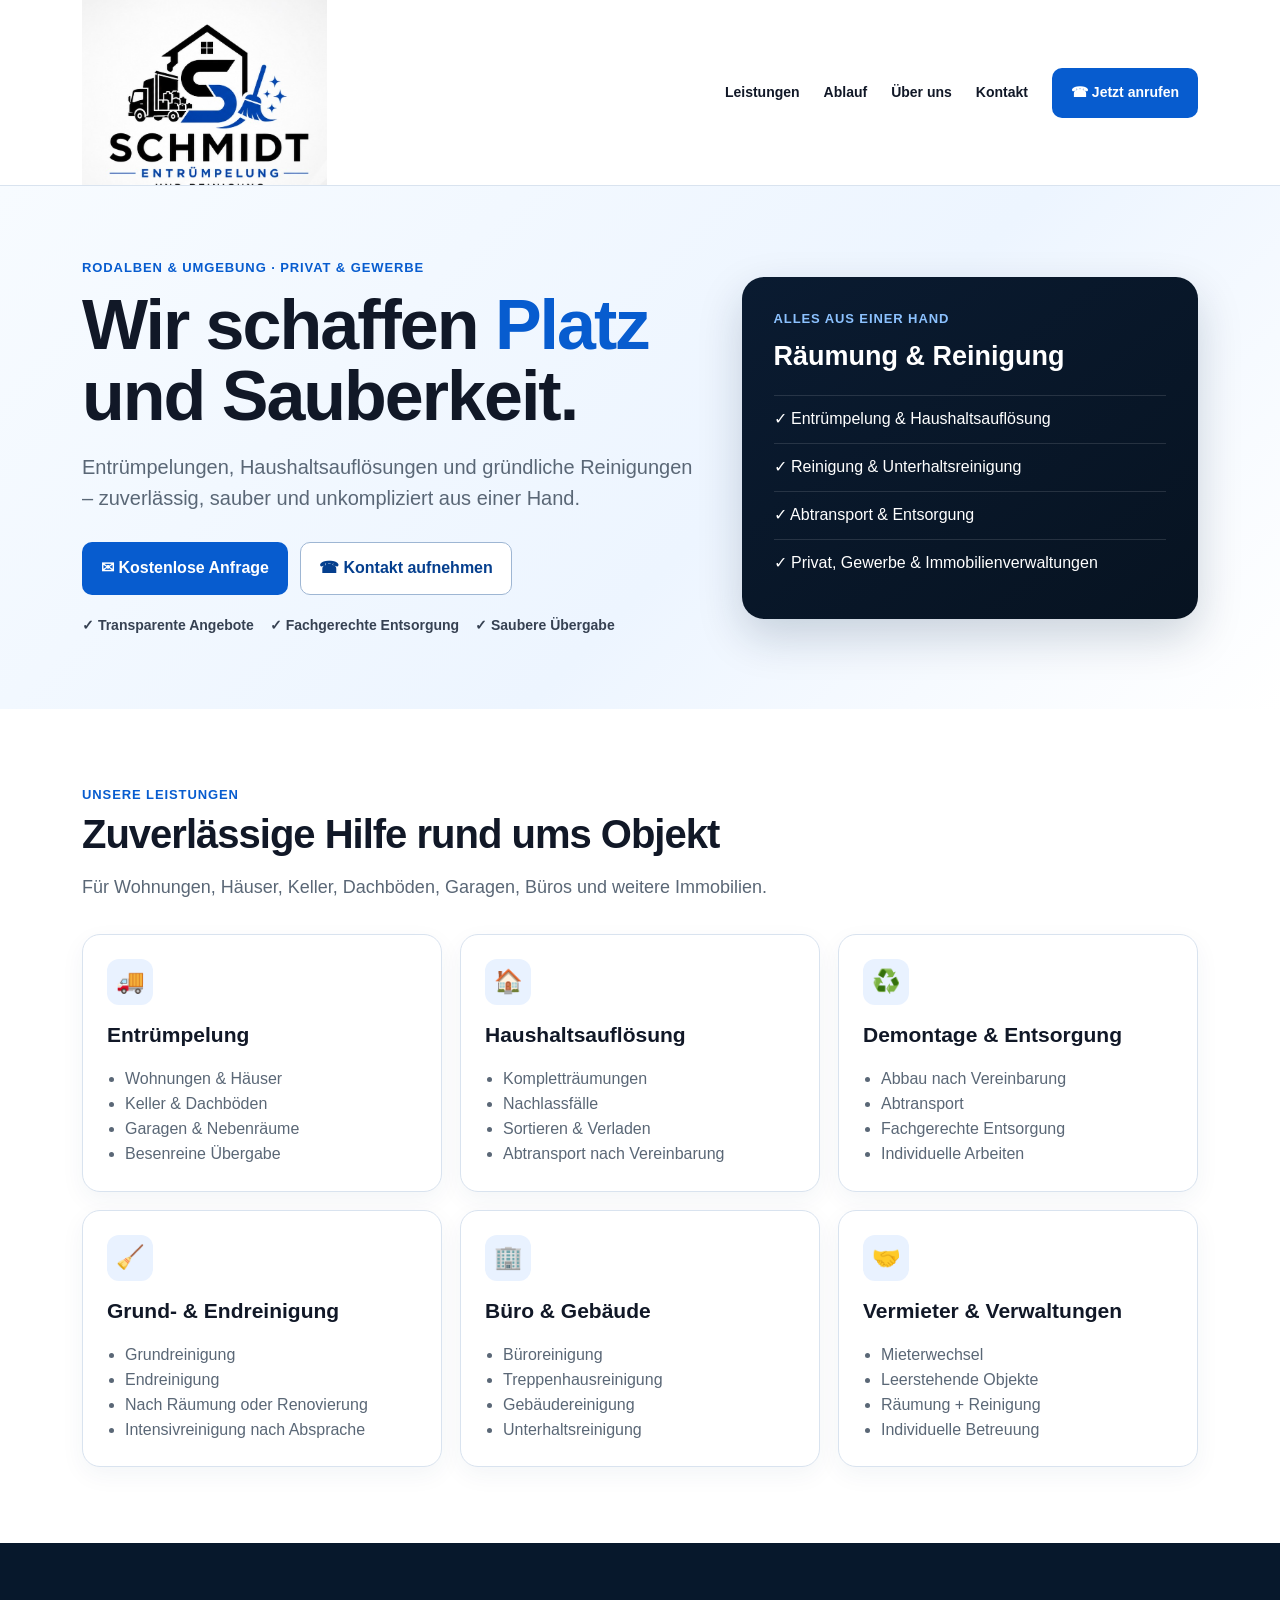
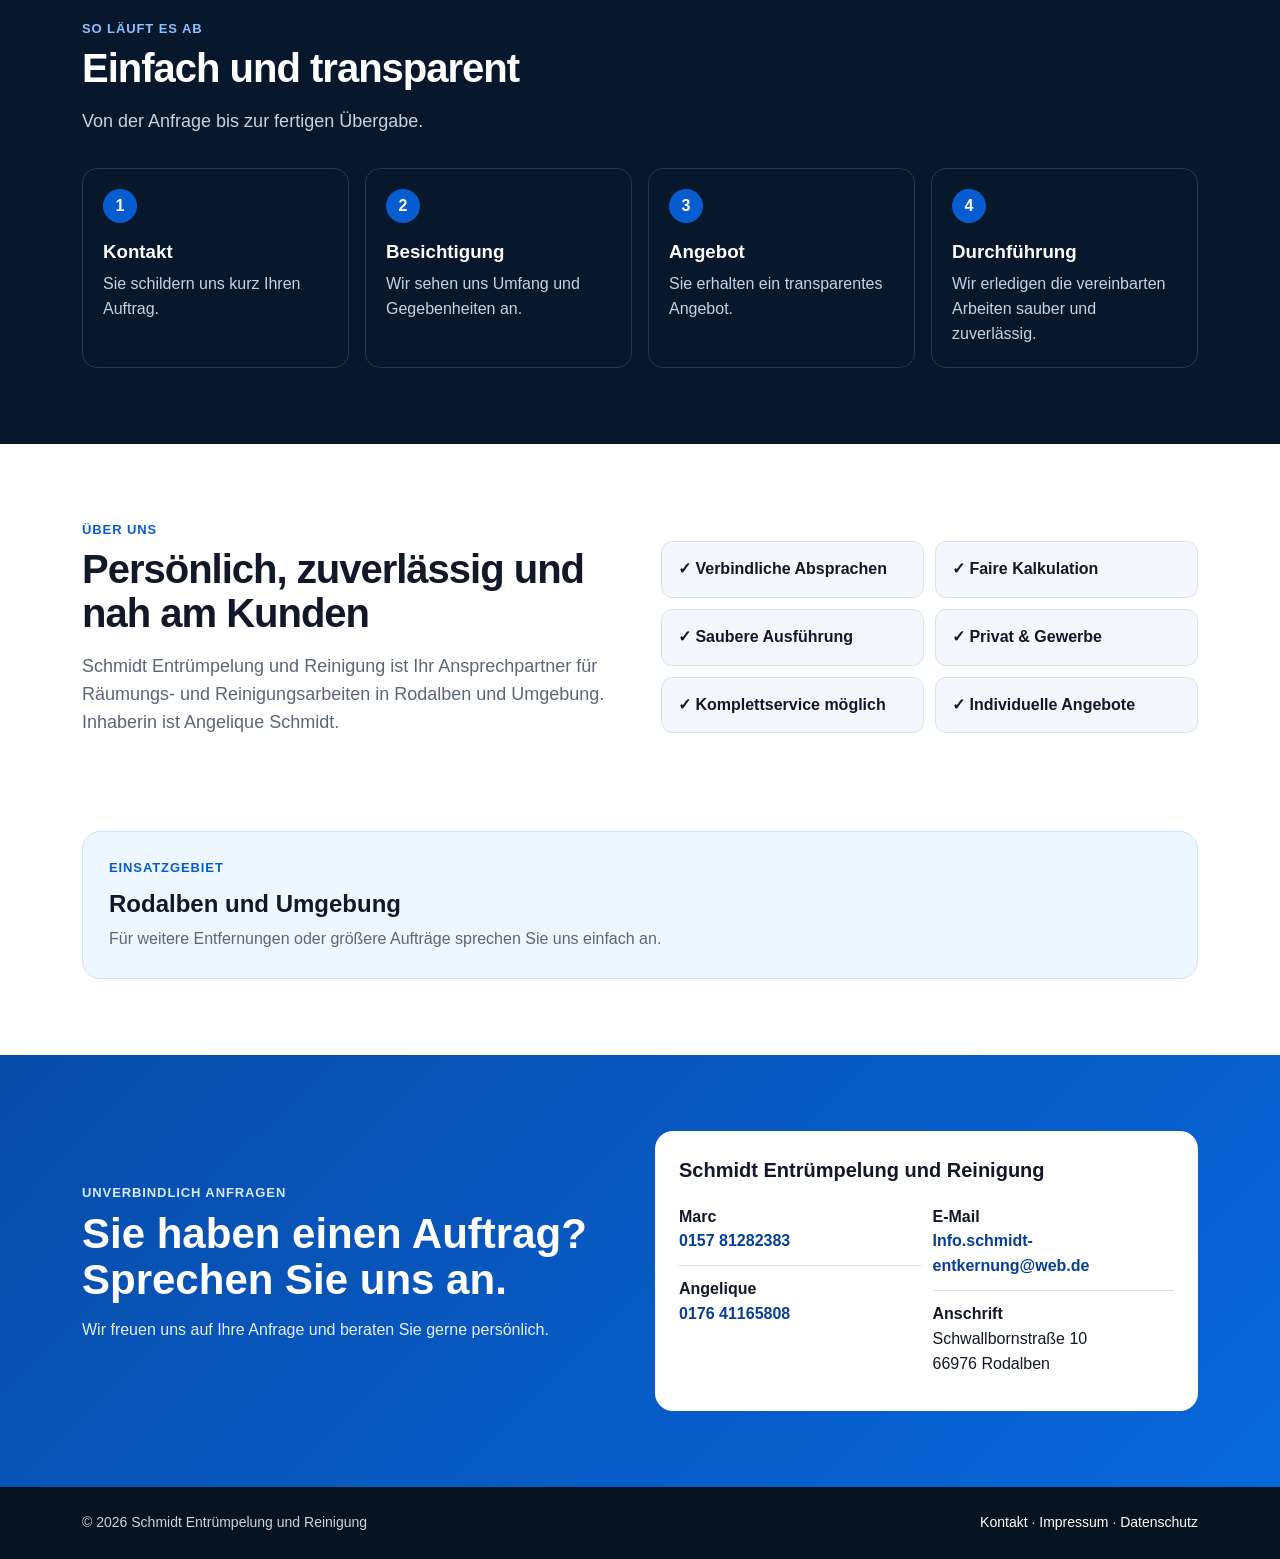
==== index.html @ fd555a32 "Rename index-6.html to index.html" ====
<!doctype html>
<html lang="de">
<head>
<meta charset="utf-8">
<meta name="viewport" content="width=device-width,initial-scale=1">
<title>Schmidt Entrümpelung & Reinigung | Rodalben</title>
<meta name="description" content="Schmidt Entrümpelung und Reinigung in Rodalben: Entrümpelung, Haushaltsauflösung, Räumung, Entsorgung, Grundreinigung, Büroreinigung und Treppenhausreinigung.">
<style>
:root{--blue:#075ccf;--blue2:#0049aa;--navy:#07182c;--ink:#111827;--muted:#5a6776;--soft:#f4f8fd;--line:#d9e3ef;--white:#fff}
*{box-sizing:border-box}
html{scroll-behavior:smooth}
body{margin:0;font-family:Arial,Helvetica,sans-serif;color:var(--ink);background:#fff;line-height:1.55}
a{color:inherit}
.container{max-width:1160px;margin:auto;padding:0 22px}
header{position:sticky;top:0;z-index:20;background:rgba(255,255,255,.97);border-bottom:1px solid var(--line);backdrop-filter:blur(8px)}
.nav{min-height:82px;display:flex;align-items:center;justify-content:space-between;gap:22px}
.brand img{display:block;width:245px;max-width:46vw;height:auto}
nav{display:flex;align-items:center;gap:24px}
nav a{text-decoration:none;font-size:14px;font-weight:700}
.btn{display:inline-flex;align-items:center;justify-content:center;gap:8px;text-decoration:none;font-weight:800;padding:13px 18px;border-radius:10px;border:1px solid transparent}
.btn-blue{background:var(--blue);color:#fff}
.btn-blue:hover{background:var(--blue2)}
.btn-outline{border-color:#9eb6d3;background:#fff;color:#053f8e}
.hero{padding:72px 0;background:linear-gradient(135deg,#f7fbff,#edf5ff 58%,#fff)}
.hero-grid{display:grid;grid-template-columns:1.15fr .85fr;gap:42px;align-items:center}
.kicker{color:var(--blue);font-size:13px;font-weight:900;text-transform:uppercase;letter-spacing:.9px}
h1{font-size:clamp(43px,6vw,70px);line-height:1.02;letter-spacing:-2px;margin:11px 0 20px}
h1 span{color:var(--blue)}
.lead{font-size:20px;color:var(--muted);max-width:690px}
.actions{display:flex;gap:12px;flex-wrap:wrap;margin:28px 0 20px}
.trust{display:flex;gap:16px;flex-wrap:wrap;color:#364152;font-size:14px;font-weight:700}
.sidecard{background:linear-gradient(145deg,#0a1b31,#071321);color:#fff;padding:32px;border-radius:22px;box-shadow:0 18px 45px rgba(8,31,63,.18)}
.sidecard h2{font-size:27px;margin:7px 0 12px}
.sidecard ul{list-style:none;margin:18px 0 0;padding:0}
.sidecard li{padding:11px 0;border-top:1px solid rgba(255,255,255,.12)}
section{padding:76px 0}
.section-head{max-width:780px;margin-bottom:32px}
.section-head h2{font-size:40px;line-height:1.1;margin:7px 0 10px;letter-spacing:-1px}
.section-head p{font-size:18px;color:var(--muted)}
.cards{display:grid;grid-template-columns:repeat(3,1fr);gap:18px}
.card{background:#fff;border:1px solid var(--line);border-radius:18px;padding:24px;box-shadow:0 8px 24px rgba(18,51,92,.05)}
.icon{width:46px;height:46px;border-radius:12px;background:#e9f2ff;display:grid;place-items:center;font-size:23px}
.card h3{font-size:21px;margin:14px 0 8px}
.card ul{padding-left:18px;color:var(--muted);margin-bottom:0}
.dark{background:var(--navy);color:#fff}
.dark .section-head p{color:#c7d2e2}
.steps{display:grid;grid-template-columns:repeat(4,1fr);gap:16px}
.step{padding:20px;border:1px solid rgba(255,255,255,.14);border-radius:15px}
.num{display:grid;place-items:center;width:34px;height:34px;border-radius:50%;background:var(--blue);font-weight:900}
.step h3{margin:14px 0 6px}
.step p{margin:0;color:#c7d2e2}
.about{display:grid;grid-template-columns:1fr 1fr;gap:42px;align-items:center}
.checks{display:grid;grid-template-columns:1fr 1fr;gap:11px}
.check{padding:15px 16px;border-radius:11px;background:var(--soft);border:1px solid var(--line);font-weight:750}
.area{background:#eef6ff;border:1px solid #cfe1f7;border-radius:18px;padding:26px}
.contact{background:linear-gradient(135deg,#084ca9,#0767db);color:#fff}
.contact-grid{display:grid;grid-template-columns:1fr 1fr;gap:30px;align-items:center}
.contact h2{font-size:42px;line-height:1.08;margin:8px 0 12px}
.contact p{color:#e7f1ff}
.contactbox{background:#fff;color:var(--ink);border-radius:18px;padding:24px}
.contactbox strong{display:block;font-size:20px;margin-bottom:8px}
.row{padding:11px 0;border-bottom:1px solid var(--line)}
.row:last-child{border-bottom:0}
.row a{text-decoration:none;color:#073f91;font-weight:800}
.twocol{display:grid;grid-template-columns:1fr 1fr;gap:12px}
footer{background:#071321;color:#c8d3df;padding:25px 0;font-size:14px}
.foot{display:flex;justify-content:space-between;gap:18px;flex-wrap:wrap}
footer a{color:#fff;text-decoration:none}
.mobilebar{display:none}
@media(max-width:900px){
  nav a:not(.btn){display:none}
  .hero-grid,.about,.contact-grid{grid-template-columns:1fr}
  .cards{grid-template-columns:1fr 1fr}
  .steps{grid-template-columns:1fr 1fr}
}
@media(max-width:600px){
  .container{padding:0 16px}
  .brand img{width:190px;max-width:58vw}
  nav .btn{display:none}
  .hero{padding:52px 0}
  section{padding:58px 0}
  h1{font-size:44px}
  .lead{font-size:18px}
  .section-head h2,.contact h2{font-size:32px}
  .cards,.steps,.checks,.twocol{grid-template-columns:1fr}
  .mobilebar{display:flex;position:fixed;z-index:50;left:12px;right:12px;bottom:12px;background:var(--blue);color:#fff;text-decoration:none;font-weight:900;justify-content:center;padding:14px;border-radius:12px;box-shadow:0 10px 28px rgba(0,0,0,.25)}
  footer{padding-bottom:80px}
}
</style>
</head>
<body>

<header>
  <div class="container nav">
    <a class="brand" href="#start">
      <img src="[data-uri]" alt="Schmidt Entrümpelung und Reinigung Logo">
    </a>
    <nav>
      <a href="#leistungen">Leistungen</a>
      <a href="#ablauf">Ablauf</a>
      <a href="#ueber-uns">Über uns</a>
      <a href="#kontakt">Kontakt</a>
      <a class="btn btn-blue" href="tel:+4915781282383">☎ Jetzt anrufen</a>
    </nav>
  </div>
</header>

<main id="start">
  <section class="hero">
    <div class="container hero-grid">
      <div>
        <div class="kicker">Rodalben & Umgebung · Privat & Gewerbe</div>
        <h1>Wir schaffen <span>Platz</span><br>und Sauberkeit.</h1>
        <p class="lead">Entrümpelungen, Haushaltsauflösungen und gründliche Reinigungen – zuverlässig, sauber und unkompliziert aus einer Hand.</p>
        <div class="actions">
          <a class="btn btn-blue" href="mailto:Info.schmidt-entkernung@web.de?subject=Kostenlose%20Anfrage">✉ Kostenlose Anfrage</a>
          <a class="btn btn-outline" href="#kontakt">☎ Kontakt aufnehmen</a>
        </div>
        <div class="trust">
          <span>✓ Transparente Angebote</span>
          <span>✓ Fachgerechte Entsorgung</span>
          <span>✓ Saubere Übergabe</span>
        </div>
      </div>
      <aside class="sidecard">
        <div class="kicker" style="color:#8cc2ff">Alles aus einer Hand</div>
        <h2>Räumung & Reinigung</h2>
        <ul>
          <li>✓ Entrümpelung & Haushaltsauflösung</li>
          <li>✓ Reinigung & Unterhaltsreinigung</li>
          <li>✓ Abtransport & Entsorgung</li>
          <li>✓ Privat, Gewerbe & Immobilienverwaltungen</li>
        </ul>
      </aside>
    </div>
  </section>

  <section id="leistungen">
    <div class="container">
      <div class="section-head">
        <div class="kicker">Unsere Leistungen</div>
        <h2>Zuverlässige Hilfe rund ums Objekt</h2>
        <p>Für Wohnungen, Häuser, Keller, Dachböden, Garagen, Büros und weitere Immobilien.</p>
      </div>
      <div class="cards">
        <article class="card"><div class="icon">🚚</div><h3>Entrümpelung</h3><ul><li>Wohnungen & Häuser</li><li>Keller & Dachböden</li><li>Garagen & Nebenräume</li><li>Besenreine Übergabe</li></ul></article>
        <article class="card"><div class="icon">🏠</div><h3>Haushaltsauflösung</h3><ul><li>Kompletträumungen</li><li>Nachlassfälle</li><li>Sortieren & Verladen</li><li>Abtransport nach Vereinbarung</li></ul></article>
        <article class="card"><div class="icon">♻️</div><h3>Demontage & Entsorgung</h3><ul><li>Abbau nach Vereinbarung</li><li>Abtransport</li><li>Fachgerechte Entsorgung</li><li>Individuelle Arbeiten</li></ul></article>
        <article class="card"><div class="icon">🧹</div><h3>Grund- & Endreinigung</h3><ul><li>Grundreinigung</li><li>Endreinigung</li><li>Nach Räumung oder Renovierung</li><li>Intensivreinigung nach Absprache</li></ul></article>
        <article class="card"><div class="icon">🏢</div><h3>Büro & Gebäude</h3><ul><li>Büroreinigung</li><li>Treppenhausreinigung</li><li>Gebäudereinigung</li><li>Unterhaltsreinigung</li></ul></article>
        <article class="card"><div class="icon">🤝</div><h3>Vermieter & Verwaltungen</h3><ul><li>Mieterwechsel</li><li>Leerstehende Objekte</li><li>Räumung + Reinigung</li><li>Individuelle Betreuung</li></ul></article>
      </div>
    </div>
  </section>

  <section class="dark" id="ablauf">
    <div class="container">
      <div class="section-head">
        <div class="kicker" style="color:#8cc2ff">So läuft es ab</div>
        <h2>Einfach und transparent</h2>
        <p>Von der Anfrage bis zur fertigen Übergabe.</p>
      </div>
      <div class="steps">
        <div class="step"><span class="num">1</span><h3>Kontakt</h3><p>Sie schildern uns kurz Ihren Auftrag.</p></div>
        <div class="step"><span class="num">2</span><h3>Besichtigung</h3><p>Wir sehen uns Umfang und Gegebenheiten an.</p></div>
        <div class="step"><span class="num">3</span><h3>Angebot</h3><p>Sie erhalten ein transparentes Angebot.</p></div>
        <div class="step"><span class="num">4</span><h3>Durchführung</h3><p>Wir erledigen die vereinbarten Arbeiten sauber und zuverlässig.</p></div>
      </div>
    </div>
  </section>

  <section id="ueber-uns">
    <div class="container about">
      <div>
        <div class="kicker">Über uns</div>
        <div class="section-head" style="margin-bottom:0">
          <h2>Persönlich, zuverlässig und nah am Kunden</h2>
          <p>Schmidt Entrümpelung und Reinigung ist Ihr Ansprechpartner für Räumungs- und Reinigungsarbeiten in Rodalben und Umgebung. Inhaberin ist Angelique Schmidt.</p>
        </div>
      </div>
      <div class="checks">
        <div class="check">✓ Verbindliche Absprachen</div>
        <div class="check">✓ Faire Kalkulation</div>
        <div class="check">✓ Saubere Ausführung</div>
        <div class="check">✓ Privat & Gewerbe</div>
        <div class="check">✓ Komplettservice möglich</div>
        <div class="check">✓ Individuelle Angebote</div>
      </div>
    </div>
  </section>

  <section style="padding-top:0">
    <div class="container">
      <div class="area">
        <div class="kicker">Einsatzgebiet</div>
        <h2 style="margin:7px 0 5px">Rodalben und Umgebung</h2>
        <p style="margin:0;color:var(--muted)">Für weitere Entfernungen oder größere Aufträge sprechen Sie uns einfach an.</p>
      </div>
    </div>
  </section>

  <section class="contact" id="kontakt">
    <div class="container contact-grid">
      <div>
        <div class="kicker" style="color:#d8eaff">Unverbindlich anfragen</div>
        <h2>Sie haben einen Auftrag? Sprechen Sie uns an.</h2>
        <p>Wir freuen uns auf Ihre Anfrage und beraten Sie gerne persönlich.</p>
      </div>
      <div class="contactbox">
        <strong>Schmidt Entrümpelung und Reinigung</strong>
        <div class="twocol">
          <div>
            <div class="row"><b>Marc</b><br><a href="tel:+4915781282383">0157 81282383</a></div>
            <div class="row"><b>Angelique</b><br><a href="tel:+4917641165808">0176 41165808</a></div>
          </div>
          <div>
            <div class="row"><b>E-Mail</b><br><a href="mailto:Info.schmidt-entkernung@web.de">Info.schmidt-entkernung@web.de</a></div>
            <div class="row"><b>Anschrift</b><br>Schwallbornstraße 10<br>66976 Rodalben</div>
          </div>
        </div>
      </div>
    </div>
  </section>
</main>

<footer>
  <div class="container foot">
    <span>© <span id="year"></span> Schmidt Entrümpelung und Reinigung</span>
    <span><a href="mailto:Info.schmidt-entkernung@web.de">Kontakt</a> · <a href="#impressum-hinweis">Impressum</a> · <a href="#datenschutz-hinweis">Datenschutz</a></span>
  </div>
</footer>

<a class="mobilebar" href="tel:+4915781282383">☎ Jetzt anrufen</a>
<script>document.getElementById('year').textContent=new Date().getFullYear();</script>
</body>
</html>
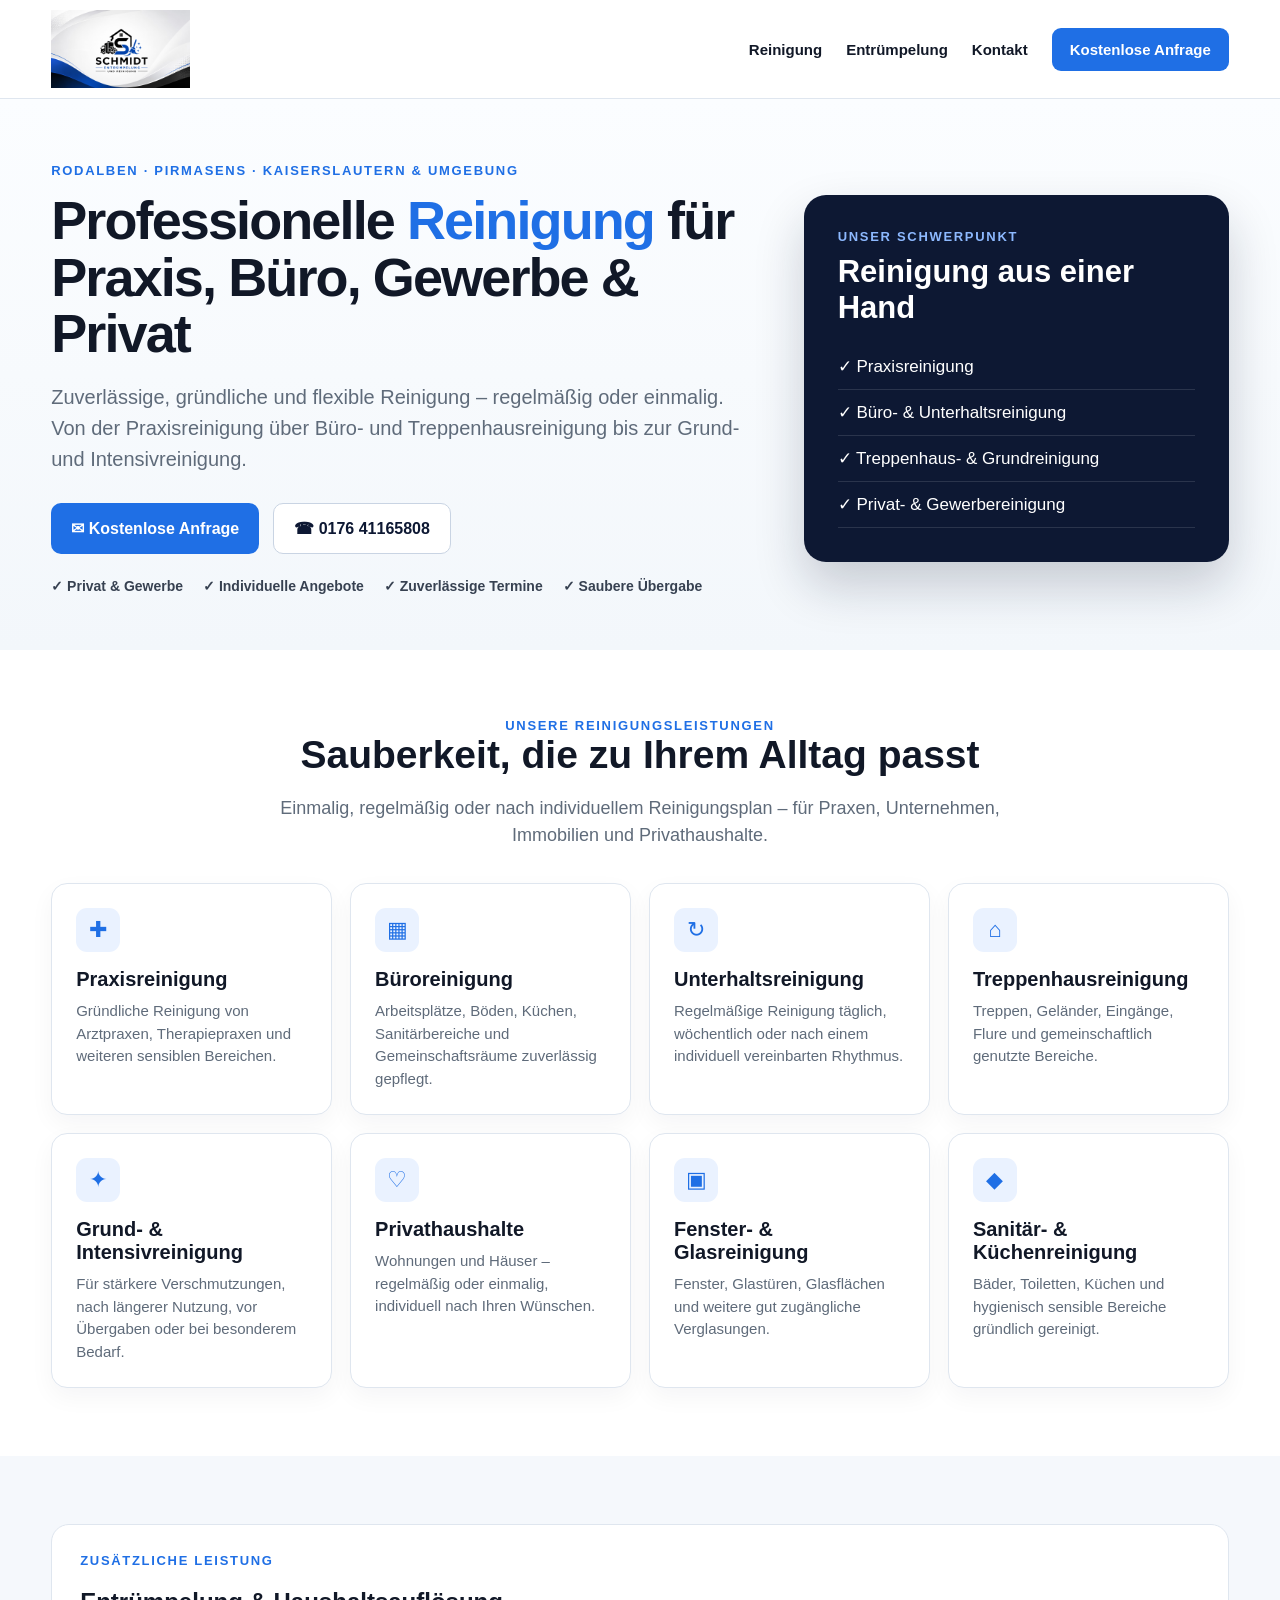
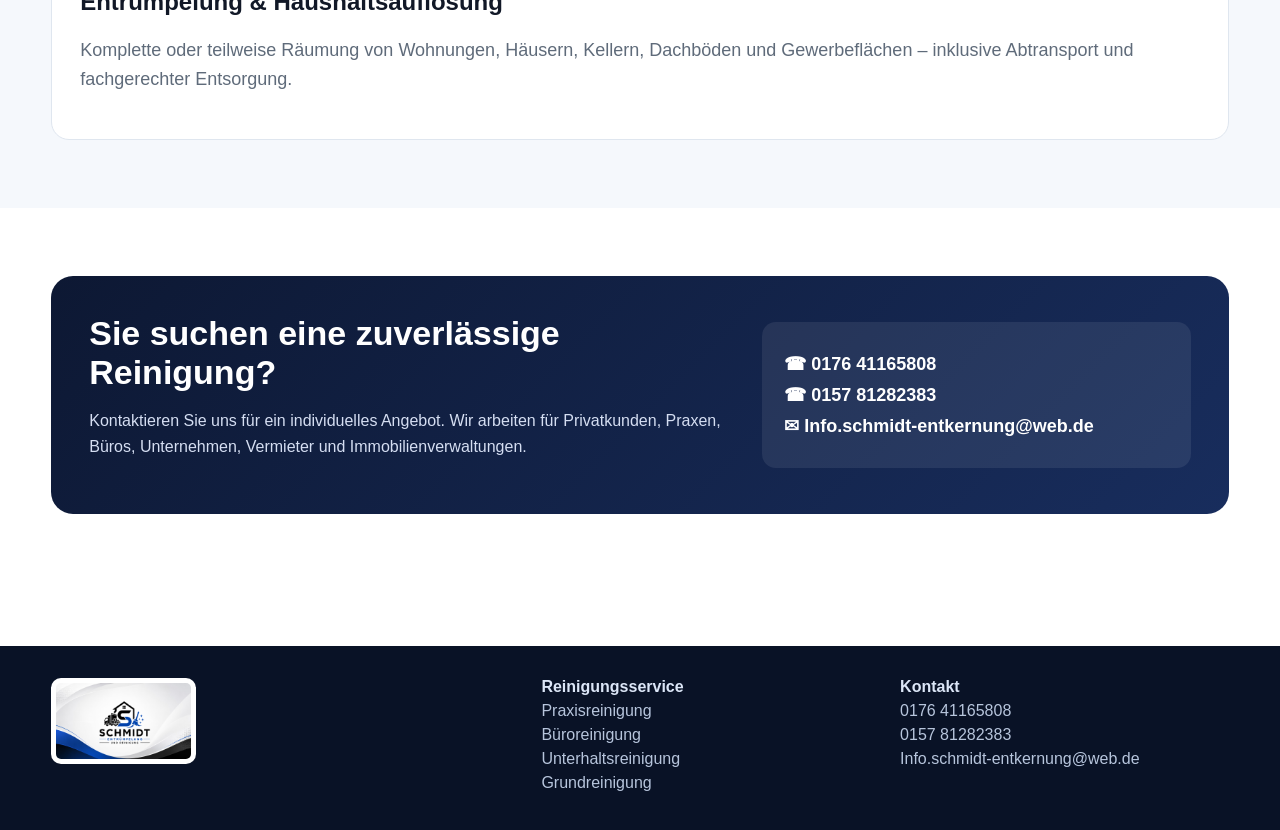
==== commit 37854d85: "Add files via upload" ====
--- a/index.html
+++ b/index.html
@@ -2,235 +2,169 @@
 <html lang="de">
 <head>
 <meta charset="utf-8">
-<meta name="viewport" content="width=device-width,initial-scale=1">
-<title>Schmidt Entrümpelung & Reinigung | Rodalben</title>
-<meta name="description" content="Schmidt Entrümpelung und Reinigung in Rodalben: Entrümpelung, Haushaltsauflösung, Räumung, Entsorgung, Grundreinigung, Büroreinigung und Treppenhausreinigung.">
+<meta name="viewport" content="width=device-width, initial-scale=1">
+<title>Schmidt Entrümpelung & Reinigung</title>
 <style>
-:root{--blue:#075ccf;--blue2:#0049aa;--navy:#07182c;--ink:#111827;--muted:#5a6776;--soft:#f4f8fd;--line:#d9e3ef;--white:#fff}
+:root{--navy:#0d1833;--blue:#1f6fe5;--light:#f5f8fc;--text:#111827;--muted:#5f6b7a;--line:#dfe6ef}
 *{box-sizing:border-box}
-html{scroll-behavior:smooth}
-body{margin:0;font-family:Arial,Helvetica,sans-serif;color:var(--ink);background:#fff;line-height:1.55}
-a{color:inherit}
-.container{max-width:1160px;margin:auto;padding:0 22px}
-header{position:sticky;top:0;z-index:20;background:rgba(255,255,255,.97);border-bottom:1px solid var(--line);backdrop-filter:blur(8px)}
-.nav{min-height:82px;display:flex;align-items:center;justify-content:space-between;gap:22px}
-.brand img{display:block;width:245px;max-width:46vw;height:auto}
-nav{display:flex;align-items:center;gap:24px}
-nav a{text-decoration:none;font-size:14px;font-weight:700}
-.btn{display:inline-flex;align-items:center;justify-content:center;gap:8px;text-decoration:none;font-weight:800;padding:13px 18px;border-radius:10px;border:1px solid transparent}
-.btn-blue{background:var(--blue);color:#fff}
-.btn-blue:hover{background:var(--blue2)}
-.btn-outline{border-color:#9eb6d3;background:#fff;color:#053f8e}
-.hero{padding:72px 0;background:linear-gradient(135deg,#f7fbff,#edf5ff 58%,#fff)}
-.hero-grid{display:grid;grid-template-columns:1.15fr .85fr;gap:42px;align-items:center}
-.kicker{color:var(--blue);font-size:13px;font-weight:900;text-transform:uppercase;letter-spacing:.9px}
-h1{font-size:clamp(43px,6vw,70px);line-height:1.02;letter-spacing:-2px;margin:11px 0 20px}
+body{margin:0;font-family:Arial,Helvetica,sans-serif;color:var(--text);background:#fff}
+a{text-decoration:none;color:inherit}
+.container{width:min(1180px,92%);margin:auto}
+header{position:sticky;top:0;z-index:10;background:rgba(255,255,255,.97);border-bottom:1px solid var(--line)}
+.nav{display:flex;align-items:center;justify-content:space-between;padding:10px 0;gap:25px}
+.logo{height:78px;width:auto;display:block}
+nav{display:flex;align-items:center;gap:24px;font-weight:700;font-size:15px}
+.cta{background:var(--blue);color:#fff;padding:13px 18px;border-radius:9px}
+.hero{background:linear-gradient(180deg,#fbfdff 0%,#f3f7fb 100%);padding:64px 0 56px}
+.hero-grid{display:grid;grid-template-columns:1.25fr .75fr;gap:44px;align-items:center}
+.eyebrow{color:var(--blue);font-weight:900;letter-spacing:.13em;font-size:13px;text-transform:uppercase}
+h1{font-size:54px;line-height:1.05;margin:14px 0 20px;letter-spacing:-.035em}
 h1 span{color:var(--blue)}
-.lead{font-size:20px;color:var(--muted);max-width:690px}
-.actions{display:flex;gap:12px;flex-wrap:wrap;margin:28px 0 20px}
-.trust{display:flex;gap:16px;flex-wrap:wrap;color:#364152;font-size:14px;font-weight:700}
-.sidecard{background:linear-gradient(145deg,#0a1b31,#071321);color:#fff;padding:32px;border-radius:22px;box-shadow:0 18px 45px rgba(8,31,63,.18)}
-.sidecard h2{font-size:27px;margin:7px 0 12px}
-.sidecard ul{list-style:none;margin:18px 0 0;padding:0}
-.sidecard li{padding:11px 0;border-top:1px solid rgba(255,255,255,.12)}
-section{padding:76px 0}
-.section-head{max-width:780px;margin-bottom:32px}
-.section-head h2{font-size:40px;line-height:1.1;margin:7px 0 10px;letter-spacing:-1px}
-.section-head p{font-size:18px;color:var(--muted)}
-.cards{display:grid;grid-template-columns:repeat(3,1fr);gap:18px}
-.card{background:#fff;border:1px solid var(--line);border-radius:18px;padding:24px;box-shadow:0 8px 24px rgba(18,51,92,.05)}
-.icon{width:46px;height:46px;border-radius:12px;background:#e9f2ff;display:grid;place-items:center;font-size:23px}
-.card h3{font-size:21px;margin:14px 0 8px}
-.card ul{padding-left:18px;color:var(--muted);margin-bottom:0}
-.dark{background:var(--navy);color:#fff}
-.dark .section-head p{color:#c7d2e2}
-.steps{display:grid;grid-template-columns:repeat(4,1fr);gap:16px}
-.step{padding:20px;border:1px solid rgba(255,255,255,.14);border-radius:15px}
-.num{display:grid;place-items:center;width:34px;height:34px;border-radius:50%;background:var(--blue);font-weight:900}
-.step h3{margin:14px 0 6px}
-.step p{margin:0;color:#c7d2e2}
-.about{display:grid;grid-template-columns:1fr 1fr;gap:42px;align-items:center}
-.checks{display:grid;grid-template-columns:1fr 1fr;gap:11px}
-.check{padding:15px 16px;border-radius:11px;background:var(--soft);border:1px solid var(--line);font-weight:750}
-.area{background:#eef6ff;border:1px solid #cfe1f7;border-radius:18px;padding:26px}
-.contact{background:linear-gradient(135deg,#084ca9,#0767db);color:#fff}
-.contact-grid{display:grid;grid-template-columns:1fr 1fr;gap:30px;align-items:center}
-.contact h2{font-size:42px;line-height:1.08;margin:8px 0 12px}
-.contact p{color:#e7f1ff}
-.contactbox{background:#fff;color:var(--ink);border-radius:18px;padding:24px}
-.contactbox strong{display:block;font-size:20px;margin-bottom:8px}
-.row{padding:11px 0;border-bottom:1px solid var(--line)}
-.row:last-child{border-bottom:0}
-.row a{text-decoration:none;color:#073f91;font-weight:800}
-.twocol{display:grid;grid-template-columns:1fr 1fr;gap:12px}
-footer{background:#071321;color:#c8d3df;padding:25px 0;font-size:14px}
-.foot{display:flex;justify-content:space-between;gap:18px;flex-wrap:wrap}
-footer a{color:#fff;text-decoration:none}
-.mobilebar{display:none}
+.lead{font-size:20px;line-height:1.55;color:var(--muted);max-width:760px}
+.hero-actions{display:flex;gap:14px;margin-top:28px;flex-wrap:wrap}
+.btn{display:inline-flex;align-items:center;justify-content:center;padding:15px 20px;border-radius:10px;font-weight:800}
+.btn-primary{background:var(--blue);color:#fff}
+.btn-secondary{border:1px solid #c9d4e3;background:#fff;color:var(--navy)}
+.trust{display:flex;gap:20px;flex-wrap:wrap;margin-top:24px;font-size:14px;color:#374151;font-weight:700}
+.hero-card{background:var(--navy);color:white;border-radius:22px;padding:34px;box-shadow:0 24px 50px rgba(13,24,51,.20)}
+.hero-card .small{color:#8db9ff;text-transform:uppercase;font-size:13px;font-weight:900;letter-spacing:.13em}
+.hero-card h2{font-size:31px;margin:10px 0 18px}
+.check{padding:12px 0;border-bottom:1px solid rgba(255,255,255,.12);font-size:17px}
+.section{padding:68px 0}
+.section.alt{background:var(--light)}
+.section-title{text-align:center;max-width:780px;margin:0 auto 34px}
+.section-title h2{font-size:39px;margin:0 0 14px}
+.section-title p{color:var(--muted);font-size:18px;line-height:1.5}
+.cards{display:grid;grid-template-columns:repeat(4,1fr);gap:18px}
+.card{border:1px solid var(--line);border-radius:16px;padding:24px;background:white;box-shadow:0 9px 24px rgba(15,23,42,.045)}
+.icon{width:44px;height:44px;border-radius:11px;background:#eaf2ff;color:var(--blue);display:grid;place-items:center;font-size:22px;margin-bottom:16px}
+.card h3{margin:0 0 9px;font-size:20px}
+.card p{margin:0;color:var(--muted);line-height:1.5;font-size:15px}
+.secondary{background:#fff;border:1px solid var(--line);border-radius:18px;padding:28px}
+.contact{background:linear-gradient(135deg,var(--navy),#182d5d);color:#fff;border-radius:22px;padding:38px;display:grid;grid-template-columns:1.2fr .8fr;gap:30px;align-items:center}
+.contact h2{font-size:34px;margin:0 0 10px}
+.contact p{color:#d5def2;line-height:1.6}
+.contact-box{background:rgba(255,255,255,.08);padding:22px;border-radius:14px}
+.contact-line{margin:9px 0;font-weight:800;font-size:18px}
+.footer{background:#091226;color:#dce6f7;padding:32px 0;margin-top:64px}
+.footer-logo{height:86px;background:#fff;border-radius:10px;padding:5px}
+.footer-grid{display:grid;grid-template-columns:1.4fr 1fr 1fr;gap:30px;align-items:start}
+.footer p{margin:6px 0;color:#b7c5dc}
 @media(max-width:900px){
-  nav a:not(.btn){display:none}
-  .hero-grid,.about,.contact-grid{grid-template-columns:1fr}
-  .cards{grid-template-columns:1fr 1fr}
-  .steps{grid-template-columns:1fr 1fr}
+.hero-grid,.contact{grid-template-columns:1fr}
+.cards{grid-template-columns:repeat(2,1fr)}
+nav{display:none}
+h1{font-size:42px}
+.logo{height:66px}
 }
-@media(max-width:600px){
-  .container{padding:0 16px}
-  .brand img{width:190px;max-width:58vw}
-  nav .btn{display:none}
-  .hero{padding:52px 0}
-  section{padding:58px 0}
-  h1{font-size:44px}
-  .lead{font-size:18px}
-  .section-head h2,.contact h2{font-size:32px}
-  .cards,.steps,.checks,.twocol{grid-template-columns:1fr}
-  .mobilebar{display:flex;position:fixed;z-index:50;left:12px;right:12px;bottom:12px;background:var(--blue);color:#fff;text-decoration:none;font-weight:900;justify-content:center;padding:14px;border-radius:12px;box-shadow:0 10px 28px rgba(0,0,0,.25)}
-  footer{padding-bottom:80px}
+@media(max-width:560px){
+.cards{grid-template-columns:1fr}
+h1{font-size:35px}
+.footer-grid{grid-template-columns:1fr}
+.logo{height:58px}
 }
 </style>
 </head>
 <body>
-
 <header>
-  <div class="container nav">
-    <a class="brand" href="#start">
-      <img src="[data-uri]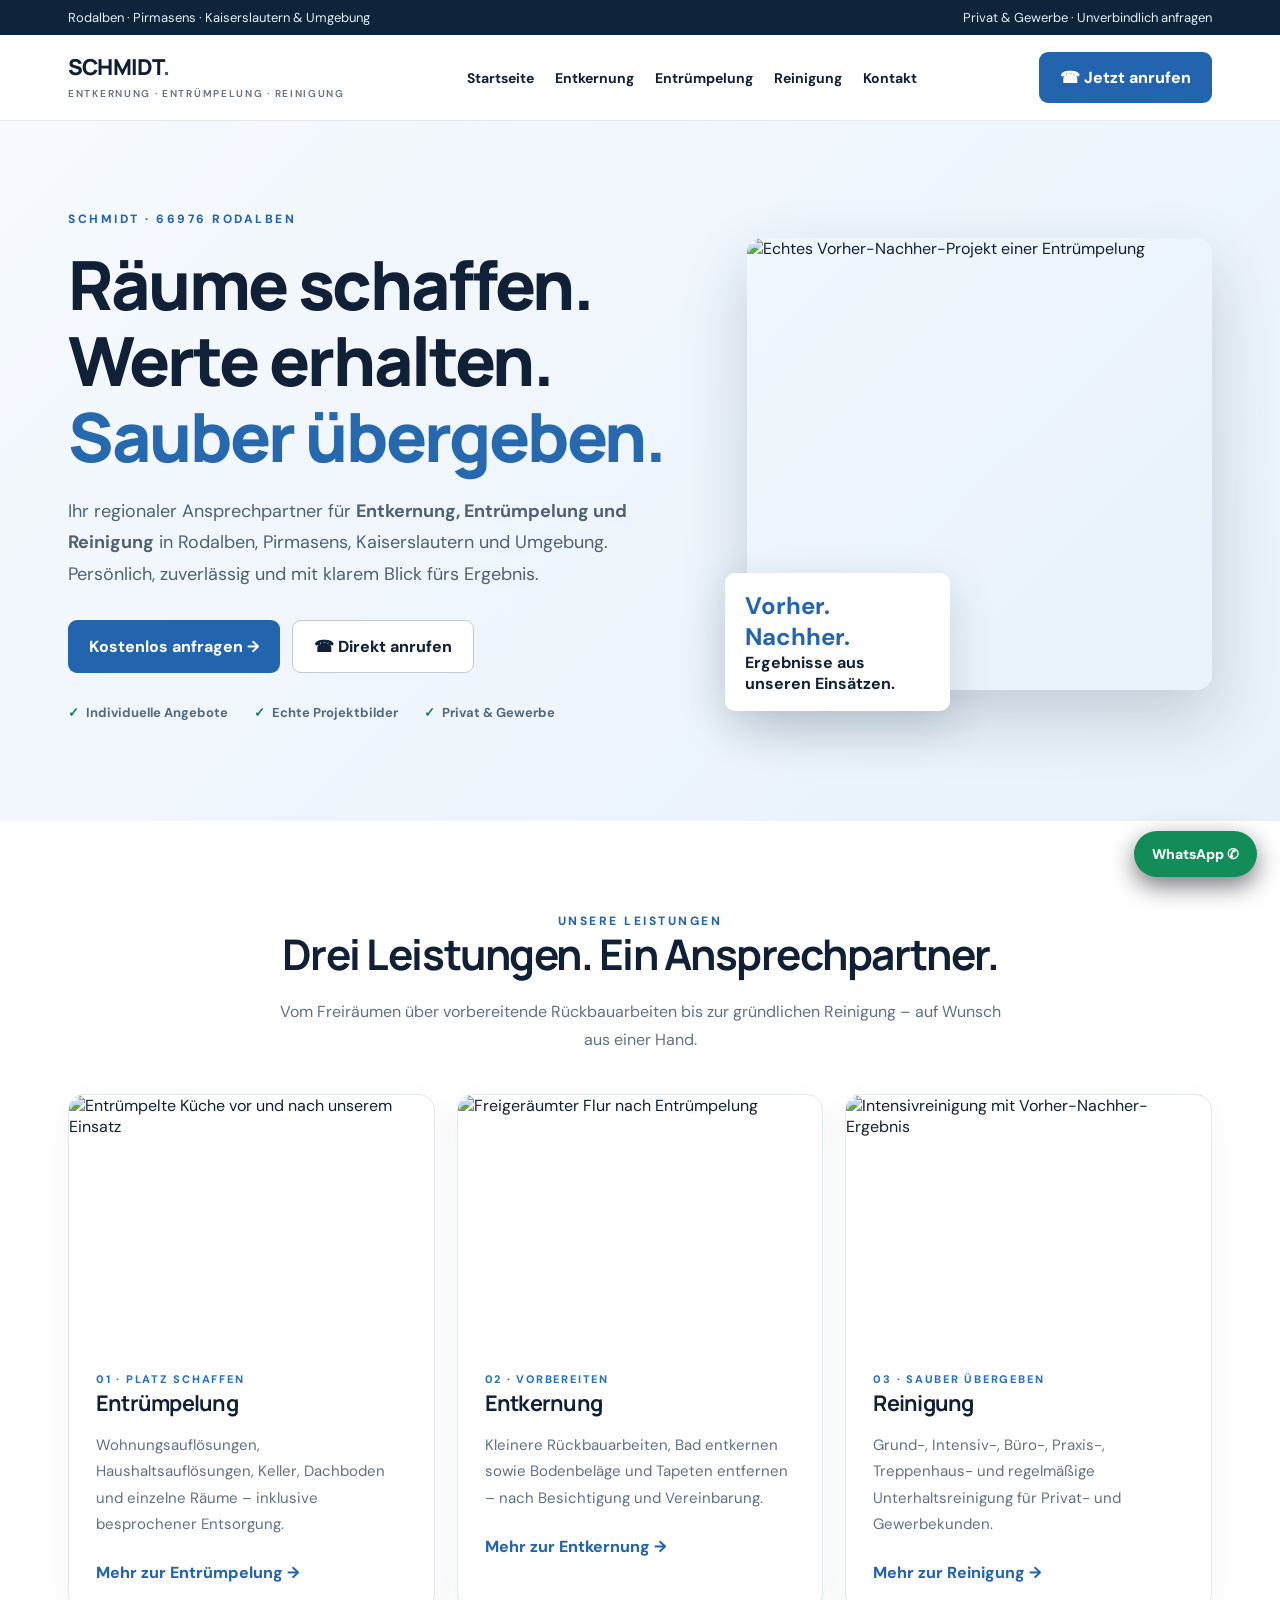
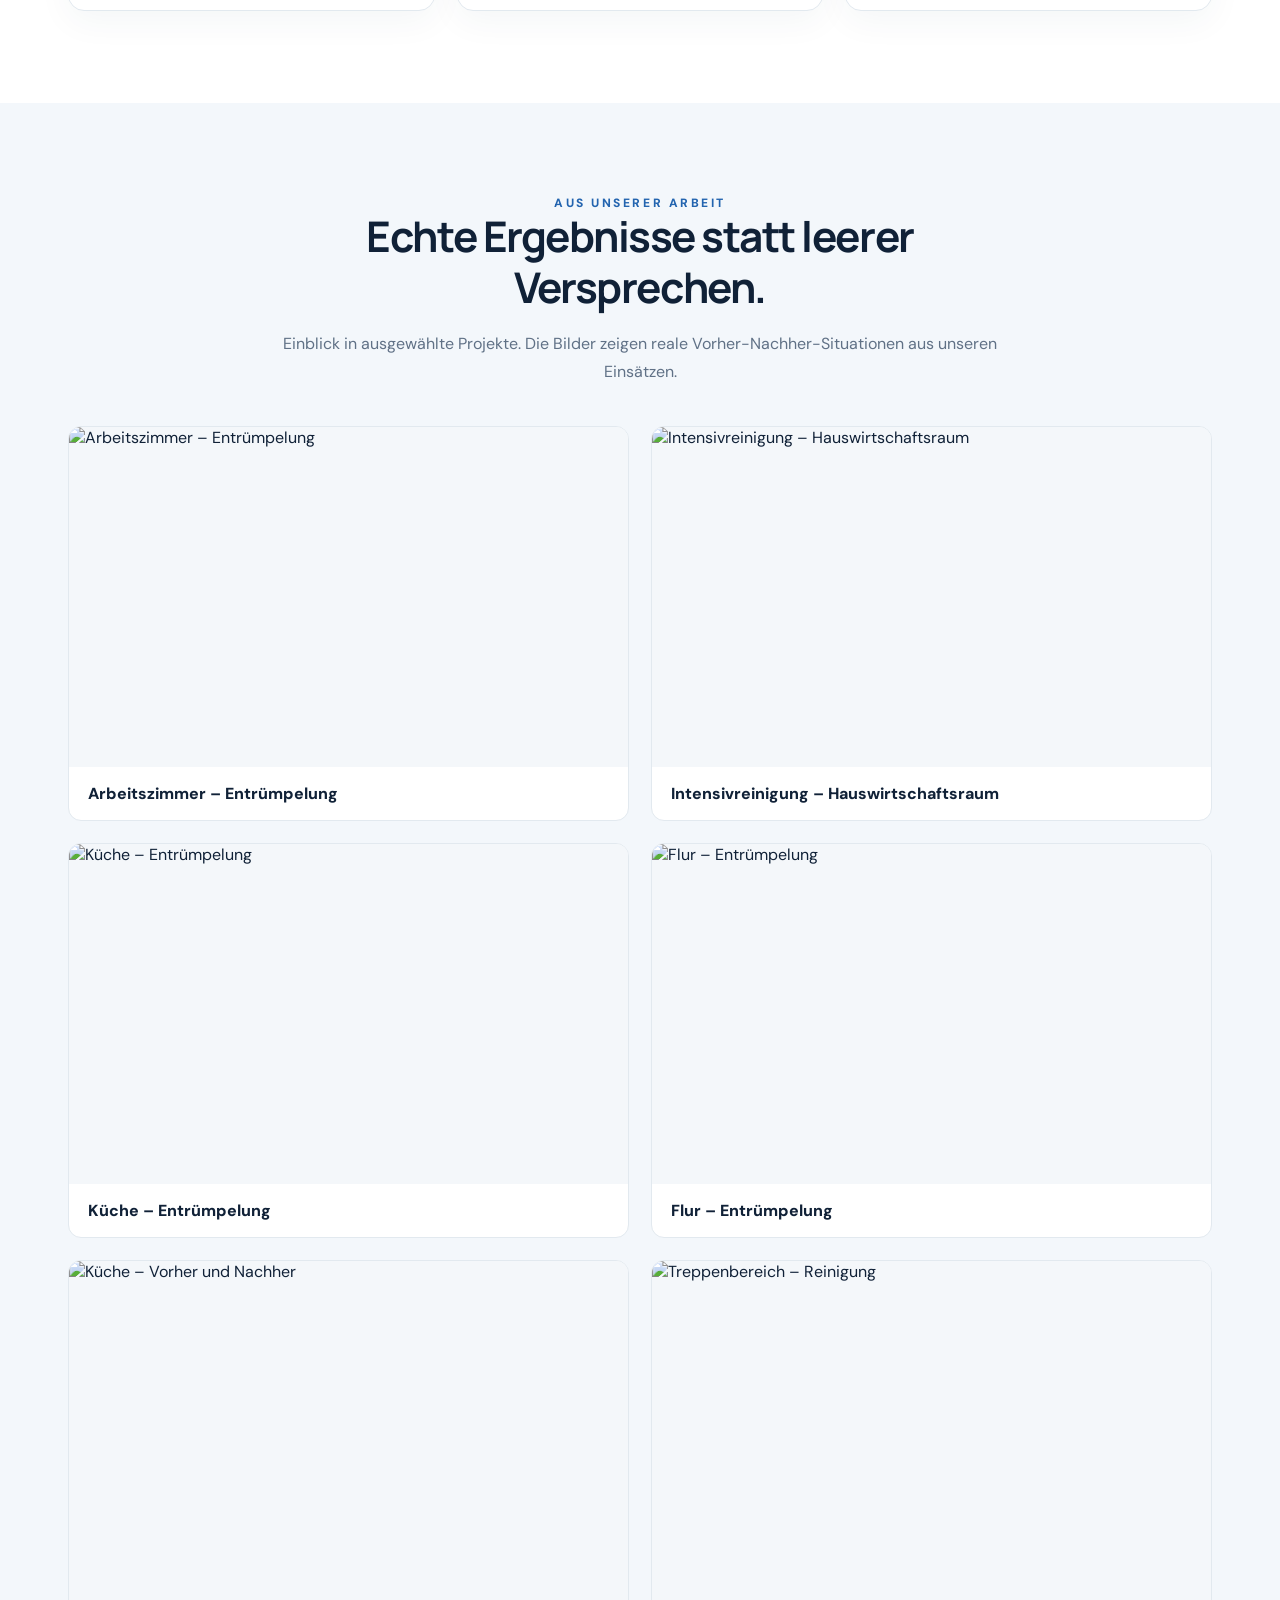
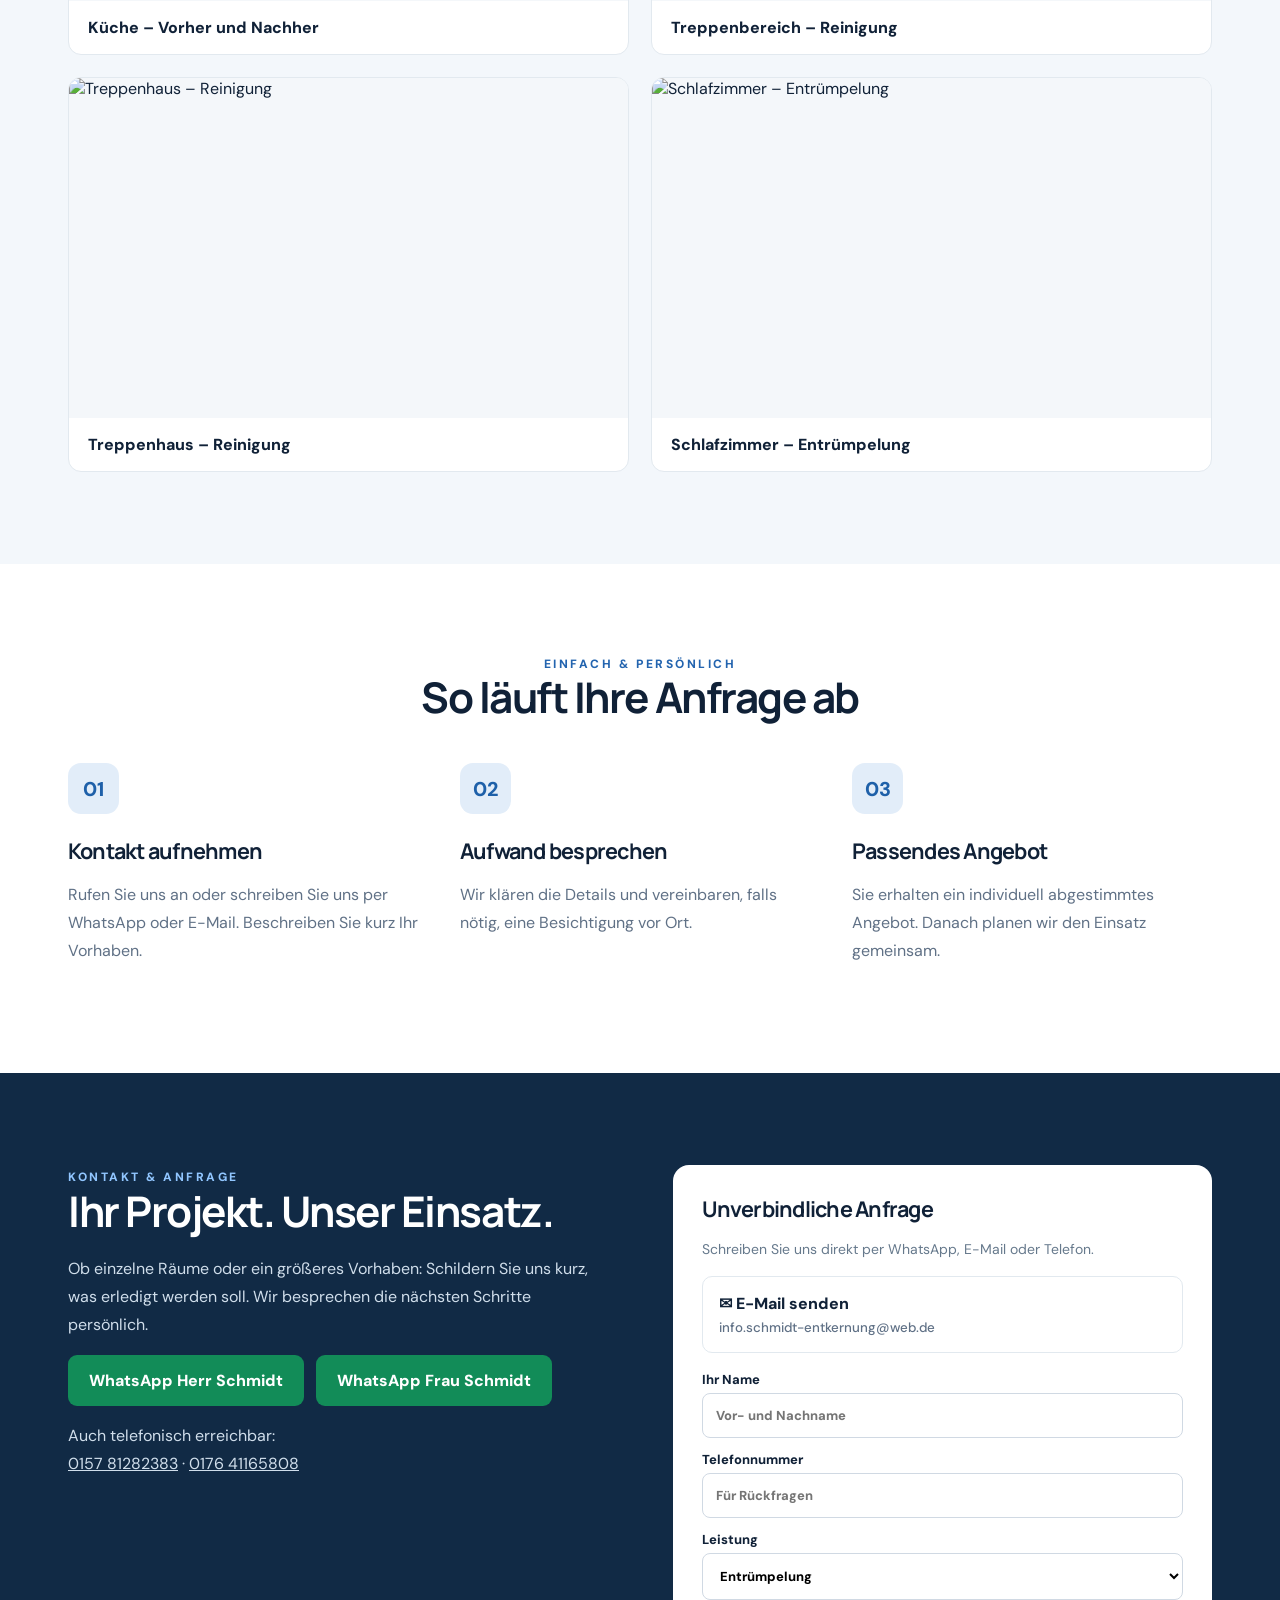
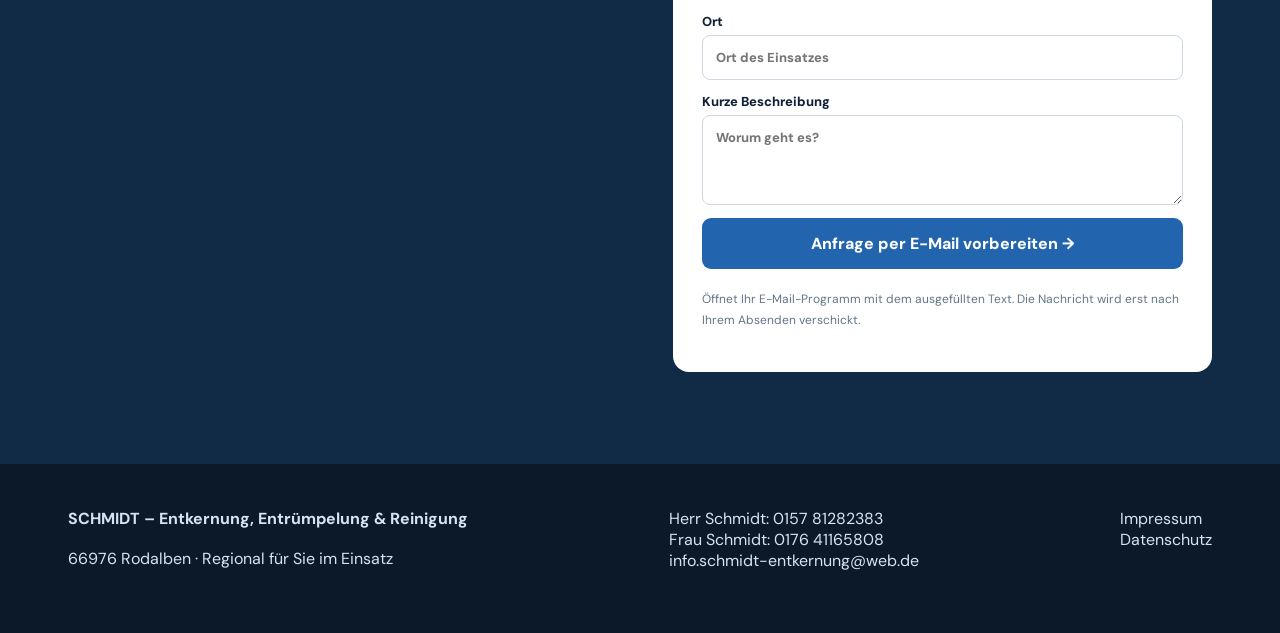
==== commit a9ed6f87: "Add files via upload" ====
--- a/index.html
+++ b/index.html
@@ -1,170 +1 @@
-<!doctype html>
-<html lang="de">
-<head>
-<meta charset="utf-8">
-<meta name="viewport" content="width=device-width, initial-scale=1">
-<title>Schmidt Entrümpelung & Reinigung</title>
-<style>
-:root{--navy:#0d1833;--blue:#1f6fe5;--light:#f5f8fc;--text:#111827;--muted:#5f6b7a;--line:#dfe6ef}
-*{box-sizing:border-box}
-body{margin:0;font-family:Arial,Helvetica,sans-serif;color:var(--text);background:#fff}
-a{text-decoration:none;color:inherit}
-.container{width:min(1180px,92%);margin:auto}
-header{position:sticky;top:0;z-index:10;background:rgba(255,255,255,.97);border-bottom:1px solid var(--line)}
-.nav{display:flex;align-items:center;justify-content:space-between;padding:10px 0;gap:25px}
-.logo{height:78px;width:auto;display:block}
-nav{display:flex;align-items:center;gap:24px;font-weight:700;font-size:15px}
-.cta{background:var(--blue);color:#fff;padding:13px 18px;border-radius:9px}
-.hero{background:linear-gradient(180deg,#fbfdff 0%,#f3f7fb 100%);padding:64px 0 56px}
-.hero-grid{display:grid;grid-template-columns:1.25fr .75fr;gap:44px;align-items:center}
-.eyebrow{color:var(--blue);font-weight:900;letter-spacing:.13em;font-size:13px;text-transform:uppercase}
-h1{font-size:54px;line-height:1.05;margin:14px 0 20px;letter-spacing:-.035em}
-h1 span{color:var(--blue)}
-.lead{font-size:20px;line-height:1.55;color:var(--muted);max-width:760px}
-.hero-actions{display:flex;gap:14px;margin-top:28px;flex-wrap:wrap}
-.btn{display:inline-flex;align-items:center;justify-content:center;padding:15px 20px;border-radius:10px;font-weight:800}
-.btn-primary{background:var(--blue);color:#fff}
-.btn-secondary{border:1px solid #c9d4e3;background:#fff;color:var(--navy)}
-.trust{display:flex;gap:20px;flex-wrap:wrap;margin-top:24px;font-size:14px;color:#374151;font-weight:700}
-.hero-card{background:var(--navy);color:white;border-radius:22px;padding:34px;box-shadow:0 24px 50px rgba(13,24,51,.20)}
-.hero-card .small{color:#8db9ff;text-transform:uppercase;font-size:13px;font-weight:900;letter-spacing:.13em}
-.hero-card h2{font-size:31px;margin:10px 0 18px}
-.check{padding:12px 0;border-bottom:1px solid rgba(255,255,255,.12);font-size:17px}
-.section{padding:68px 0}
-.section.alt{background:var(--light)}
-.section-title{text-align:center;max-width:780px;margin:0 auto 34px}
-.section-title h2{font-size:39px;margin:0 0 14px}
-.section-title p{color:var(--muted);font-size:18px;line-height:1.5}
-.cards{display:grid;grid-template-columns:repeat(4,1fr);gap:18px}
-.card{border:1px solid var(--line);border-radius:16px;padding:24px;background:white;box-shadow:0 9px 24px rgba(15,23,42,.045)}
-.icon{width:44px;height:44px;border-radius:11px;background:#eaf2ff;color:var(--blue);display:grid;place-items:center;font-size:22px;margin-bottom:16px}
-.card h3{margin:0 0 9px;font-size:20px}
-.card p{margin:0;color:var(--muted);line-height:1.5;font-size:15px}
-.secondary{background:#fff;border:1px solid var(--line);border-radius:18px;padding:28px}
-.contact{background:linear-gradient(135deg,var(--navy),#182d5d);color:#fff;border-radius:22px;padding:38px;display:grid;grid-template-columns:1.2fr .8fr;gap:30px;align-items:center}
-.contact h2{font-size:34px;margin:0 0 10px}
-.contact p{color:#d5def2;line-height:1.6}
-.contact-box{background:rgba(255,255,255,.08);padding:22px;border-radius:14px}
-.contact-line{margin:9px 0;font-weight:800;font-size:18px}
-.footer{background:#091226;color:#dce6f7;padding:32px 0;margin-top:64px}
-.footer-logo{height:86px;background:#fff;border-radius:10px;padding:5px}
-.footer-grid{display:grid;grid-template-columns:1.4fr 1fr 1fr;gap:30px;align-items:start}
-.footer p{margin:6px 0;color:#b7c5dc}
-@media(max-width:900px){
-.hero-grid,.contact{grid-template-columns:1fr}
-.cards{grid-template-columns:repeat(2,1fr)}
-nav{display:none}
-h1{font-size:42px}
-.logo{height:66px}
-}
-@media(max-width:560px){
-.cards{grid-template-columns:1fr}
-h1{font-size:35px}
-.footer-grid{grid-template-columns:1fr}
-.logo{height:58px}
-}
-</style>
-</head>
-<body>
-<header>
-<div class="container nav">
-  <img class="logo" src="[data-uri]" alt="Schmidt Entrümpelung und Reinigung">
-  <nav>
-    <a href="#leistungen">Reinigung</a>
-    <a href="#entruempelung">Entrümpelung</a>
-    <a href="#kontakt">Kontakt</a>
-    <a class="cta" href="#kontakt">Kostenlose Anfrage</a>
-  </nav>
-</div>
-</header>
-
-<section class="hero">
-<div class="container hero-grid">
-  <div>
-    <div class="eyebrow">Rodalben · Pirmasens · Kaiserslautern & Umgebung</div>
-    <h1>Professionelle <span>Reinigung</span> für Praxis, Büro, Gewerbe & Privat</h1>
-    <p class="lead">Zuverlässige, gründliche und flexible Reinigung – regelmäßig oder einmalig. Von der Praxisreinigung über Büro- und Treppenhausreinigung bis zur Grund- und Intensivreinigung.</p>
-    <div class="hero-actions">
-      <a href="mailto:Info.schmidt-entkernung@web.de" class="btn btn-primary">✉ Kostenlose Anfrage</a>
-      <a href="tel:+4917641165808" class="btn btn-secondary">☎ 0176 41165808</a>
-    </div>
-    <div class="trust">
-      <span>✓ Privat & Gewerbe</span>
-      <span>✓ Individuelle Angebote</span>
-      <span>✓ Zuverlässige Termine</span>
-      <span>✓ Saubere Übergabe</span>
-    </div>
-  </div>
-  <div class="hero-card">
-    <div class="small">Unser Schwerpunkt</div>
-    <h2>Reinigung aus einer Hand</h2>
-    <div class="check">✓ Praxisreinigung</div>
-    <div class="check">✓ Büro- & Unterhaltsreinigung</div>
-    <div class="check">✓ Treppenhaus- & Grundreinigung</div>
-    <div class="check">✓ Privat- & Gewerbereinigung</div>
-  </div>
-</div>
-</section>
-
-<section class="section" id="leistungen">
-<div class="container">
-  <div class="section-title">
-    <div class="eyebrow">Unsere Reinigungsleistungen</div>
-    <h2>Sauberkeit, die zu Ihrem Alltag passt</h2>
-    <p>Einmalig, regelmäßig oder nach individuellem Reinigungsplan – für Praxen, Unternehmen, Immobilien und Privathaushalte.</p>
-  </div>
-  <div class="cards">
-    <div class="card"><div class="icon">✚</div><h3>Praxisreinigung</h3><p>Gründliche Reinigung von Arztpraxen, Therapiepraxen und weiteren sensiblen Bereichen.</p></div>
-    <div class="card"><div class="icon">▦</div><h3>Büroreinigung</h3><p>Arbeitsplätze, Böden, Küchen, Sanitärbereiche und Gemeinschaftsräume zuverlässig gepflegt.</p></div>
-    <div class="card"><div class="icon">↻</div><h3>Unterhaltsreinigung</h3><p>Regelmäßige Reinigung täglich, wöchentlich oder nach einem individuell vereinbarten Rhythmus.</p></div>
-    <div class="card"><div class="icon">⌂</div><h3>Treppenhausreinigung</h3><p>Treppen, Geländer, Eingänge, Flure und gemeinschaftlich genutzte Bereiche.</p></div>
-    <div class="card"><div class="icon">✦</div><h3>Grund- & Intensivreinigung</h3><p>Für stärkere Verschmutzungen, nach längerer Nutzung, vor Übergaben oder bei besonderem Bedarf.</p></div>
-    <div class="card"><div class="icon">♡</div><h3>Privathaushalte</h3><p>Wohnungen und Häuser – regelmäßig oder einmalig, individuell nach Ihren Wünschen.</p></div>
-    <div class="card"><div class="icon">▣</div><h3>Fenster- & Glasreinigung</h3><p>Fenster, Glastüren, Glasflächen und weitere gut zugängliche Verglasungen.</p></div>
-    <div class="card"><div class="icon">◆</div><h3>Sanitär- & Küchenreinigung</h3><p>Bäder, Toiletten, Küchen und hygienisch sensible Bereiche gründlich gereinigt.</p></div>
-  </div>
-</div>
-</section>
-
-<section class="section alt" id="entruempelung">
-<div class="container secondary">
-  <div class="eyebrow">Zusätzliche Leistung</div>
-  <h2>Entrümpelung & Haushaltsauflösung</h2>
-  <p style="color:var(--muted);font-size:18px;line-height:1.6">Komplette oder teilweise Räumung von Wohnungen, Häusern, Kellern, Dachböden und Gewerbeflächen – inklusive Abtransport und fachgerechter Entsorgung.</p>
-</div>
-</section>
-
-<section class="section" id="kontakt">
-<div class="container contact">
-  <div>
-    <h2>Sie suchen eine zuverlässige Reinigung?</h2>
-    <p>Kontaktieren Sie uns für ein individuelles Angebot. Wir arbeiten für Privatkunden, Praxen, Büros, Unternehmen, Vermieter und Immobilienverwaltungen.</p>
-  </div>
-  <div class="contact-box">
-    <div class="contact-line">☎ 0176 41165808</div>
-    <div class="contact-line">☎ 0157 81282383</div>
-    <div class="contact-line">✉ Info.schmidt-entkernung@web.de</div>
-  </div>
-</div>
-</section>
-
-<footer class="footer">
-<div class="container footer-grid">
-  <div><img class="footer-logo" src="[data-uri]